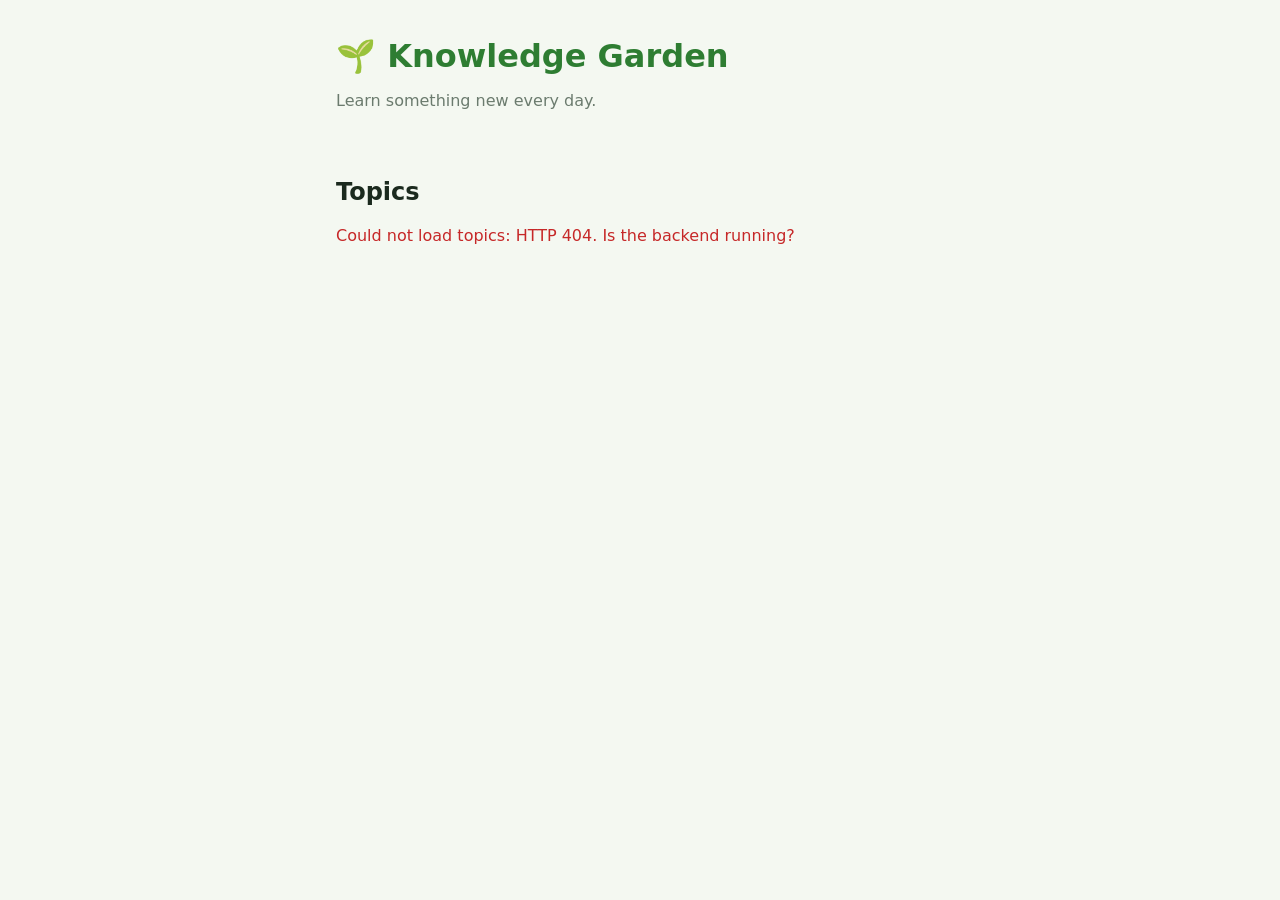
==== frontend/index.html @ 7d6c6eeb "Initial commit" ====
<!doctype html>
<html lang="en">
  <head>
    <meta charset="utf-8" />
    <meta name="viewport" content="width=device-width, initial-scale=1" />
    <title>Knowledge Garden</title>
    <link rel="icon" href="data:image/svg+xml,<svg xmlns=%22http://www.w3.org/2000/svg%22 viewBox=%220 0 100 100%22><text y=%22.9em%22 font-size=%2290%22>🌱</text></svg>" />
    <link rel="stylesheet" href="style.css" />
  </head>
  <body>
    <header>
      <h1>🌱 Knowledge Garden</h1>
      <p class="subtitle">Learn something new every day.</p>
    </header>

    <main>
      <h2>Topics</h2>
      <!-- app.js fills this list with data from the API -->
      <ul id="topics" class="topics">
        <li class="muted">Loading…</li>
      </ul>
    </main>

    <script src="app.js"></script>
  </body>
</html>
---- frontend/style.css ----
:root {
  --bg: #f4f8f1;
  --card: #ffffff;
  --text: #1b2a1e;
  --muted: #6b7b6e;
  --border: #dce6d8;
  --primary: #2e7d32;
}

* {
  box-sizing: border-box;
}

body {
  margin: 0;
  font-family: system-ui, -apple-system, "Segoe UI", Roboto, sans-serif;
  background: var(--bg);
  color: var(--text);
}

header,
main {
  max-width: 640px;
  margin: 0 auto;
  padding: 16px;
}

h1 {
  color: var(--primary);
  margin-bottom: 4px;
}

.subtitle,
.muted {
  color: var(--muted);
}

.topics {
  list-style: none;
  padding: 0;
  display: grid;
  gap: 12px;
}

.topic {
  display: flex;
  align-items: center;
  gap: 12px;
  background: var(--card);
  border: 1px solid var(--border);
  border-radius: 12px;
  padding: 16px;
}

.topic .emoji {
  font-size: 32px;
}

.topic h3 {
  margin: 0;
}

.topic p {
  margin: 4px 0 0;
  color: var(--muted);
}

.error {
  color: #c62828;
}
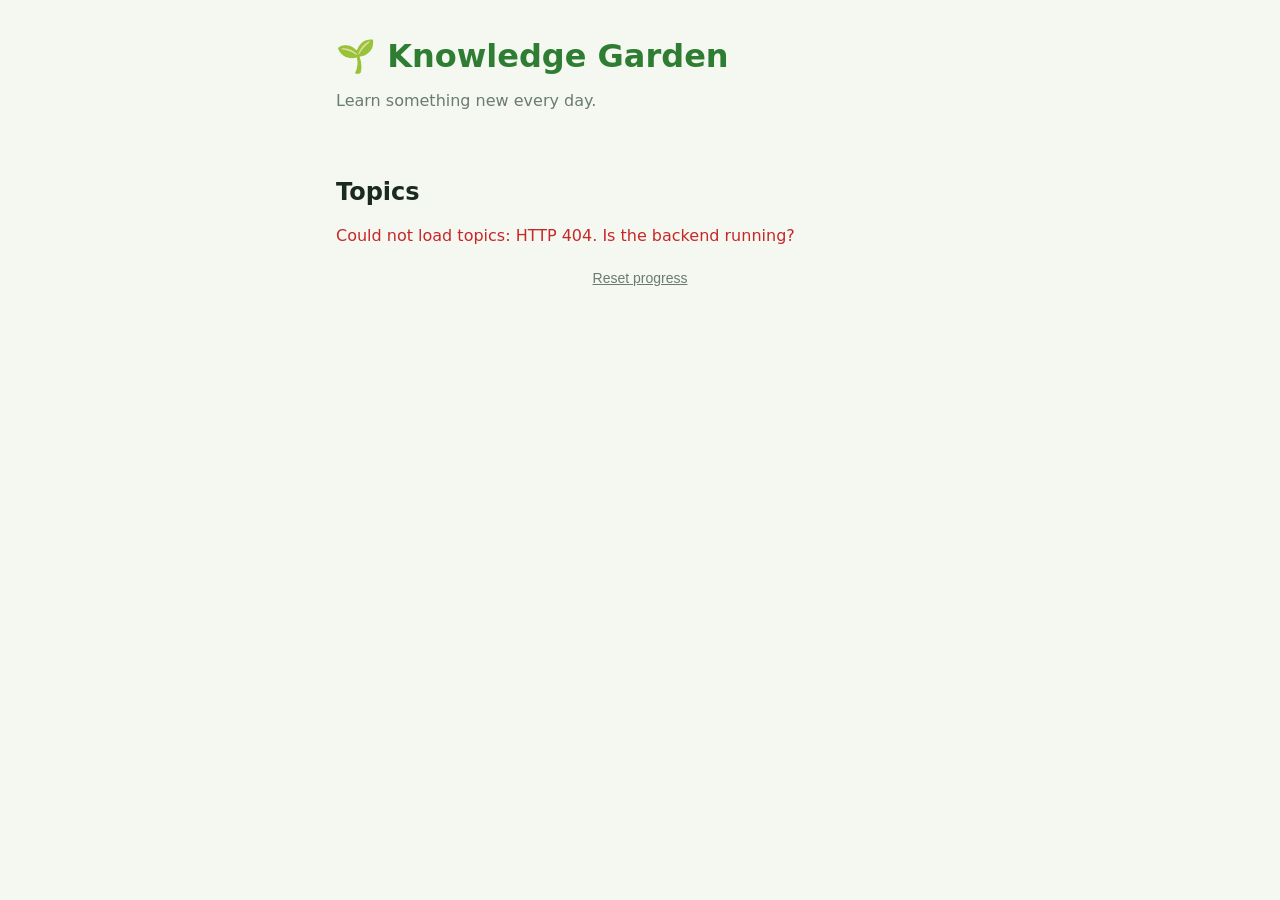
==== commit 14165e38: "save progress when a quiz is passed" ====
--- a/frontend/index.html
+++ b/frontend/index.html
@@ -14,11 +14,16 @@
     </header>
 
     <main>
+      <!-- app.js fills this with "You finished X of Y lessons" -->
+      <p id="progress-summary" class="card progress-summary" hidden></p>
+
       <h2>Topics</h2>
       <!-- app.js fills this list with data from the API -->
       <ul id="topics" class="topics">
         <li class="muted">Loading…</li>
       </ul>
+
+      <button id="reset-progress" class="link-button">Reset progress</button>
     </main>
 
     <script src="app.js"></script>
--- a/frontend/style.css
+++ b/frontend/style.css
@@ -35,21 +35,45 @@
   color: var(--muted);
 }
 
-.topics {
+.topics,
+.lessons {
   list-style: none;
   padding: 0;
   display: grid;
   gap: 12px;
 }
 
+.card {
+  background: var(--card);
+  border: 1px solid var(--border);
+  border-radius: 12px;
+  padding: 16px;
+}
+
 .topic {
   display: flex;
   align-items: center;
   gap: 12px;
-  background: var(--card);
-  border: 1px solid var(--border);
-  border-radius: 12px;
-  padding: 16px;
+  color: inherit;
+  text-decoration: none;
+}
+
+.topic:hover {
+  border-color: var(--primary);
+}
+
+.lesson h3 {
+  margin: 0;
+}
+
+.lesson p {
+  margin: 4px 0 0;
+  color: var(--muted);
+}
+
+.back {
+  color: var(--primary);
+  text-decoration: none;
 }
 
 .topic .emoji {
@@ -68,3 +92,139 @@
 .error {
   color: #c62828;
 }
+
+.lesson {
+  display: block;
+  color: inherit;
+  text-decoration: none;
+}
+
+.lesson:hover {
+  border-color: var(--primary);
+}
+
+.lesson-body p {
+  font-size: 17px;
+  line-height: 1.6;
+}
+
+.lesson-image {
+  float: right;
+  max-width: 40%;
+  margin: 0 0 12px 16px;
+  border-radius: 8px;
+}
+
+.lesson-body::after {
+  content: "";
+  display: block;
+  clear: both;
+}
+
+.source {
+  color: var(--muted);
+  font-size: 14px;
+}
+
+.source a {
+  color: var(--primary);
+}
+
+.quiz-section {
+  margin-top: 32px;
+}
+
+.button {
+  background: var(--primary);
+  color: #ffffff;
+  border: none;
+  border-radius: 10px;
+  padding: 12px 20px;
+  font-size: 16px;
+  font-weight: 600;
+  cursor: pointer;
+}
+
+.button:hover {
+  opacity: 0.9;
+}
+
+#quiz-form {
+  display: grid;
+  gap: 12px;
+}
+
+.question {
+  margin: 0;
+}
+
+.question legend {
+  font-weight: 600;
+  padding: 0 4px;
+}
+
+.option {
+  display: block;
+  padding: 8px 10px;
+  margin: 6px 0;
+  border: 1px solid var(--border);
+  border-radius: 8px;
+  cursor: pointer;
+}
+
+.option.right {
+  border-color: var(--primary);
+  background: #c8e6c9;
+}
+
+.option.wrong {
+  border-color: #c62828;
+  background: #ffcdd2;
+}
+
+.explanation {
+  margin: 8px 0 0;
+  color: var(--muted);
+}
+
+.quiz-result {
+  margin-top: 12px;
+}
+
+.quiz-result h3 {
+  margin-top: 0;
+}
+
+.quiz-result.passed {
+  border-color: var(--primary);
+}
+
+.progress-summary {
+  margin: 0 0 8px;
+  font-weight: 600;
+}
+
+.topic .count {
+  margin-left: auto;
+  font-weight: 700;
+  color: var(--muted);
+}
+
+.topic .count.done {
+  color: var(--primary);
+}
+
+.lesson.completed {
+  border-left: 4px solid var(--primary);
+}
+
+.link-button {
+  display: block;
+  margin: 24px auto 0;
+  background: none;
+  border: none;
+  color: var(--muted);
+  text-decoration: underline;
+  cursor: pointer;
+  font-size: 14px;
+}
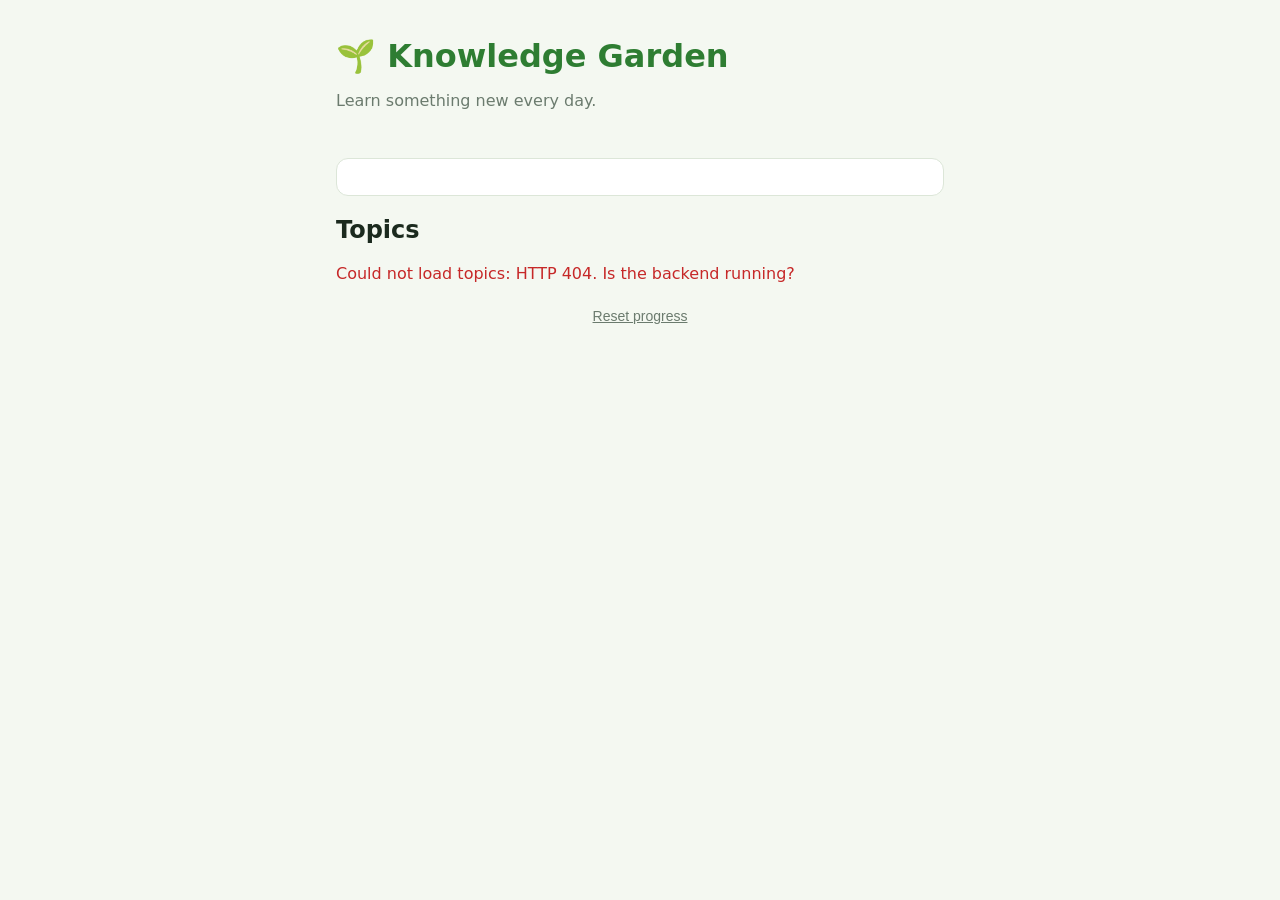
==== commit 814d56d6: "i put streaks" ====
--- a/frontend/index.html
+++ b/frontend/index.html
@@ -14,6 +14,15 @@
     </header>
 
     <main>
+      <!-- app.js fills this with the daily streak -->
+      <section id="streak" class="card streak" hidden>
+        <div id="streak-number" class="streak-number"></div>
+        <div>
+          <p id="streak-label" class="streak-label"></p>
+          <p id="streak-today" class="streak-today"></p>
+        </div>
+      </section>
+
       <!-- app.js fills this with "You finished X of Y lessons" -->
       <p id="progress-summary" class="card progress-summary" hidden></p>
 
--- a/frontend/style.css
+++ b/frontend/style.css
@@ -228,3 +228,31 @@
   cursor: pointer;
   font-size: 14px;
 }
+
+.streak {
+  display: flex;
+  align-items: center;
+  gap: 16px;
+  margin-bottom: 12px;
+}
+
+.streak-number {
+  font-size: 40px;
+  font-weight: 800;
+  color: #ef6c00;
+  white-space: nowrap;
+}
+
+.streak-label {
+  margin: 0;
+  font-weight: 600;
+}
+
+.streak-today {
+  margin: 4px 0 0;
+  color: var(--muted);
+}
+
+.streak-today.done {
+  color: var(--primary);
+}
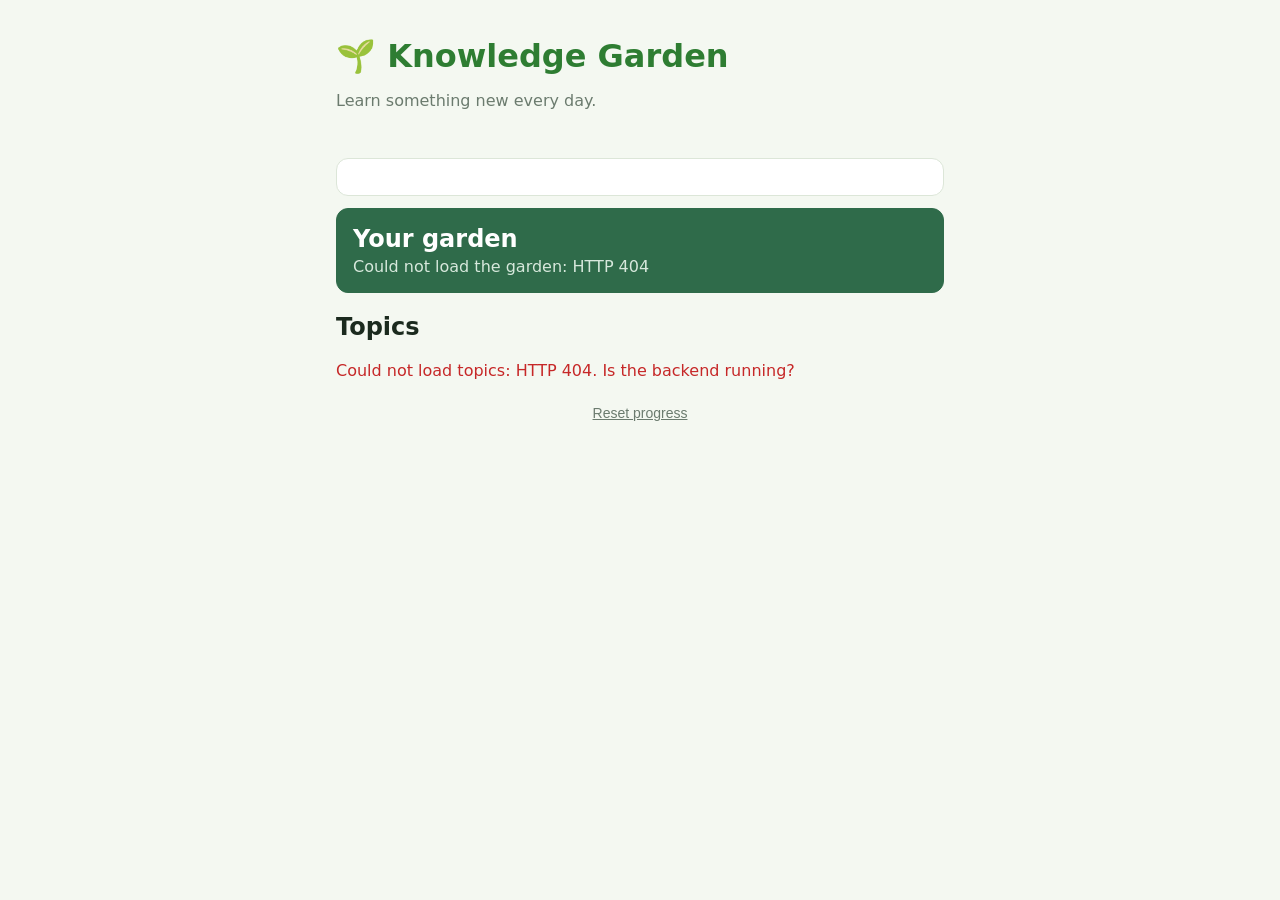
==== commit 2a7fac2c: "add knowledge garden with clickable trees" ====
--- a/frontend/index.html
+++ b/frontend/index.html
@@ -23,6 +23,14 @@
         </div>
       </section>
 
+      <!-- garden.js draws the garden here -->
+      <section class="card garden-card">
+        <h2>Your garden</h2>
+        <p id="garden-status" class="muted">Loading…</p>
+        <div id="garden" class="garden"></div>
+        <div id="tree-info" class="tree-info" hidden></div>
+      </section>
+
       <!-- app.js fills this with "You finished X of Y lessons" -->
       <p id="progress-summary" class="card progress-summary" hidden></p>
 
@@ -36,5 +44,6 @@
     </main>
 
     <script src="app.js"></script>
+    <script src="garden.js"></script>
   </body>
 </html>
--- a/frontend/style.css
+++ b/frontend/style.css
@@ -256,3 +256,66 @@
 .streak-today.done {
   color: var(--primary);
 }
+
+.garden-card {
+  margin-bottom: 12px;
+  background: #2f6b4a;
+  border-color: #2f6b4a;
+  color: #ffffff;
+}
+
+.garden-card h2 {
+  margin: 0 0 4px;
+}
+
+#garden-status {
+  color: #d7e8dc;
+  margin: 0;
+}
+
+.garden-svg {
+  display: block;
+  width: 100%;
+  height: auto;
+}
+
+.tree {
+  cursor: pointer;
+}
+
+.tree:focus {
+  outline: none; /* the glow below shows focus instead of a box */
+}
+
+.tree:hover,
+.tree:focus-visible {
+  filter: brightness(1.15);
+}
+
+.tree.selected {
+  filter: drop-shadow(0 0 6px #fff59d);
+}
+
+.tree-info {
+  background: #ffffff;
+  color: var(--text);
+  border-radius: 10px;
+  padding: 12px 16px;
+}
+
+.tree-info h3 {
+  margin: 0 0 6px;
+}
+
+.tree-info p {
+  margin: 4px 0;
+}
+
+.tree-info .muted {
+  color: var(--muted);
+}
+
+.tree-info a {
+  color: var(--primary);
+  font-weight: 600;
+}
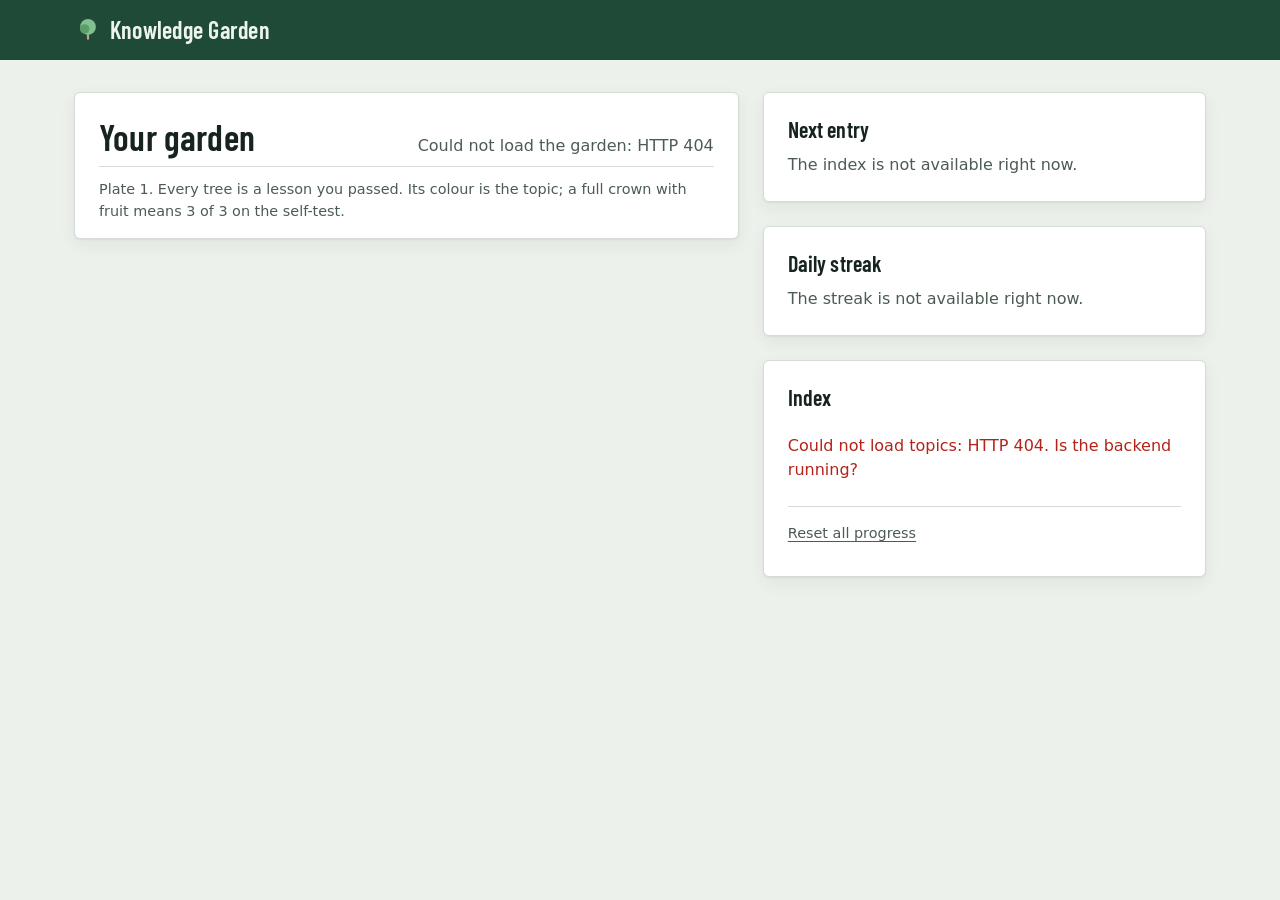
==== commit 19c9929d: "redesign" ====
--- a/frontend/index.html
+++ b/frontend/index.html
@@ -4,45 +4,67 @@
     <meta charset="utf-8" />
     <meta name="viewport" content="width=device-width, initial-scale=1" />
     <title>Knowledge Garden</title>
-    <link rel="icon" href="data:image/svg+xml,<svg xmlns=%22http://www.w3.org/2000/svg%22 viewBox=%220 0 100 100%22><text y=%22.9em%22 font-size=%2290%22>🌱</text></svg>" />
+    <link rel="icon" href="data:image/svg+xml,%3Csvg xmlns='http://www.w3.org/2000/svg' viewBox='0 0 32 32'%3E%3Crect width='32' height='32' rx='6' fill='%231f4a37'/%3E%3Crect x='15' y='17' width='2.5' height='9' rx='1' fill='%23c9a27a'/%3E%3Ccircle cx='16' cy='13' r='8' fill='%2382c08f'/%3E%3Ccircle cx='12.6' cy='15' r='4.8' fill='%235a9e6b'/%3E%3C/svg%3E" />
     <link rel="stylesheet" href="style.css" />
   </head>
   <body>
-    <header>
-      <h1>🌱 Knowledge Garden</h1>
-      <p class="subtitle">Learn something new every day.</p>
+    <header class="topbar">
+      <div class="topbar-inner">
+        <a class="wordmark" href="/">
+          <svg viewBox="0 0 32 32" aria-hidden="true">
+            <rect x="14.75" y="17" width="2.5" height="10" rx="1" fill="#c9a27a" />
+            <circle cx="16" cy="12.5" r="9" fill="#82c08f" />
+            <circle cx="12.2" cy="14.8" r="5.4" fill="#5a9e6b" />
+          </svg>
+          Knowledge Garden
+        </a>
+        <!-- common.js fills these two with the streak and the number of learned entries -->
+        <div class="topbar-stats">
+          <span id="topbar-streak" class="topbar-stat"></span>
+          <span id="topbar-entries" class="topbar-stat"></span>
+        </div>
+      </div>
     </header>
 
-    <main>
-      <!-- app.js fills this with the daily streak -->
-      <section id="streak" class="card streak" hidden>
-        <div id="streak-number" class="streak-number"></div>
-        <div>
-          <p id="streak-label" class="streak-label"></p>
-          <p id="streak-today" class="streak-today"></p>
+    <main class="page home">
+      <!-- The garden plate: one tree per learned entry (garden.js) -->
+      <section class="plate garden-plate" aria-labelledby="garden-title">
+        <div class="plate-heading">
+          <h1 id="garden-title">Your garden</h1>
+          <p id="garden-status">Loading…</p>
         </div>
+        <div id="garden" class="garden"></div>
+        <p class="plate-caption">Plate 1. Every tree is a lesson you passed. Its colour is the topic; a full crown with fruit means 3 of 3 on the self-test.</p>
+        <article id="tree-info" class="entry" hidden aria-live="polite"></article>
       </section>
 
-      <!-- garden.js draws the garden here -->
-      <section class="card garden-card">
-        <h2>Your garden</h2>
-        <p id="garden-status" class="muted">Loading…</p>
-        <div id="garden" class="garden"></div>
-        <div id="tree-info" class="tree-info" hidden></div>
-      </section>
+      <div class="side">
+        <!-- The next lesson to learn (app.js) -->
+        <section class="plate panel" aria-labelledby="next-heading">
+          <h2 id="next-heading">Next entry</h2>
+          <div id="next-entry"><p class="muted">Loading…</p></div>
+        </section>
 
-      <!-- app.js fills this with "You finished X of Y lessons" -->
-      <p id="progress-summary" class="card progress-summary" hidden></p>
+        <!-- Daily streak (app.js) -->
+        <section class="plate panel" aria-labelledby="streak-heading">
+          <h2 id="streak-heading">Daily streak</h2>
+          <div id="streak"><p class="muted">Loading…</p></div>
+        </section>
 
-      <h2>Topics</h2>
-      <!-- app.js fills this list with data from the API -->
-      <ul id="topics" class="topics">
-        <li class="muted">Loading…</li>
-      </ul>
-
-      <button id="reset-progress" class="link-button">Reset progress</button>
+        <!-- Index of topics (app.js) -->
+        <section class="plate panel" aria-labelledby="index-heading">
+          <h2 id="index-heading">Index</h2>
+          <ol id="topics" class="index-list">
+            <li class="list-message">Loading…</li>
+          </ol>
+          <div class="reset-row">
+            <button id="reset-progress" class="text-button" type="button">Reset all progress</button>
+          </div>
+        </section>
+      </div>
     </main>
 
+    <script src="common.js"></script>
     <script src="app.js"></script>
     <script src="garden.js"></script>
   </body>
--- a/frontend/style.css
+++ b/frontend/style.css
@@ -1,276 +1,389 @@
+/* Knowledge Garden: a personal field guide to what you have learned.
+   Every lesson is a numbered entry, every tree a specimen on the garden plate. */
+
+/* ---------- Fonts (self-hosted, see fonts/README.md) ---------- */
+
+@font-face {
+  font-family: "Barlow Condensed";
+  src: url("fonts/barlow-condensed-latin-500-normal.woff2") format("woff2");
+  font-weight: 500;
+  font-display: swap;
+}
+
+@font-face {
+  font-family: "Barlow Condensed";
+  src: url("fonts/barlow-condensed-latin-600-normal.woff2") format("woff2");
+  font-weight: 600;
+  font-display: swap;
+}
+
+@font-face {
+  font-family: "Source Serif 4";
+  src: url("fonts/source-serif-4-latin-400-normal.woff2") format("woff2");
+  font-weight: 400;
+  font-display: swap;
+}
+
+@font-face {
+  font-family: "Source Serif 4";
+  src: url("fonts/source-serif-4-latin-400-italic.woff2") format("woff2");
+  font-weight: 400;
+  font-style: italic;
+  font-display: swap;
+}
+
+@font-face {
+  font-family: "Source Serif 4";
+  src: url("fonts/source-serif-4-latin-600-normal.woff2") format("woff2");
+  font-weight: 600;
+  font-display: swap;
+}
+
+/* ---------- Design tokens ---------- */
+
 :root {
-  --bg: #f4f8f1;
-  --card: #ffffff;
-  --text: #1b2a1e;
-  --muted: #6b7b6e;
-  --border: #dce6d8;
-  --primary: #2e7d32;
-}
+  /* Field-guide cover and pages */
+  --cover: #1f4a37;
+  --cover-deep: #173a2b;
+  --cover-ink: #eef5ef;
+  --cover-ink-2: #b9d1c1;
+  --ground: #edf1ec;
+  --page: #ffffff;
+  --ink: #17241d;
+  --ink-2: #4c5c52;
+  --rule: #d4dcd5;
+  --rule-strong: #b3c0b6;
+
+  /* Actions and states */
+  --action: #1f6b48;
+  --action-hover: #17573a;
+  --streak: #a8540e;
+  --success: #2a7449;
+  --success-bg: #e2f0e6;
+  --error: #b42318;
+  --error-bg: #fbe8e6;
+  --selection: #cfe6d6;
+
+  /* Type */
+  --font-display: "Barlow Condensed", "Arial Narrow", sans-serif;
+  --font-ui: system-ui, -apple-system, "Segoe UI", Roboto, "Helvetica Neue", Arial, sans-serif;
+  --font-read: "Source Serif 4", Georgia, "Times New Roman", serif;
+
+  /* Space (4px base) */
+  --s1: 4px;
+  --s2: 8px;
+  --s3: 12px;
+  --s4: 16px;
+  --s5: 24px;
+  --s6: 32px;
+  --s7: 48px;
+  --s8: 64px;
+
+  --radius: 6px;
+  --shadow: 0 1px 2px rgba(23, 36, 29, 0.06), 0 6px 18px rgba(23, 36, 29, 0.06);
+  --page-width: 1180px;
+}
+
+/* ---------- Base ---------- */
 
 * {
   box-sizing: border-box;
 }
 
+html {
+  scrollbar-color: var(--rule-strong) var(--ground);
+}
+
 body {
   margin: 0;
-  font-family: system-ui, -apple-system, "Segoe UI", Roboto, sans-serif;
-  background: var(--bg);
-  color: var(--text);
-}
-
-header,
-main {
-  max-width: 640px;
+  font-family: var(--font-ui);
+  font-size: 16px;
+  line-height: 1.5;
+  color: var(--ink);
+  background: var(--ground);
+  caret-color: var(--action);
+  -webkit-font-smoothing: antialiased;
+}
+
+::selection {
+  background: var(--selection);
+  color: var(--ink);
+}
+
+a {
+  color: var(--action);
+  text-underline-offset: 3px;
+  text-decoration-thickness: 1px;
+}
+
+a:hover {
+  color: var(--action-hover);
+}
+
+:focus-visible {
+  outline: 2px solid var(--action);
+  outline-offset: 2px;
+}
+
+h1,
+h2,
+h3 {
+  font-family: var(--font-display);
+  font-weight: 600;
+  line-height: 1.1;
+  letter-spacing: 0.005em;
+  text-wrap: balance;
+  margin: 0;
+}
+
+h1 {
+  font-size: 2.5rem;
+}
+
+h2 {
+  font-size: 1.375rem;
+}
+
+h3 {
+  font-size: 1.2rem;
+}
+
+p {
+  margin: 0;
+}
+
+/* The hidden attribute must win over any display rule (grid, flex) below */
+[hidden] {
+  display: none !important;
+}
+
+.icon {
+  width: 1.15em;
+  height: 1.15em;
+  flex: none;
+  vertical-align: -0.2em;
+}
+
+.muted {
+  color: var(--ink-2);
+}
+
+.visually-hidden {
+  position: absolute;
+  width: 1px;
+  height: 1px;
+  overflow: hidden;
+  clip: rect(0 0 0 0);
+  white-space: nowrap;
+}
+
+/* ---------- Top bar (the field guide's cover) ---------- */
+
+.topbar {
+  background: var(--cover);
+  color: var(--cover-ink);
+}
+
+.topbar-inner {
+  max-width: var(--page-width);
   margin: 0 auto;
-  padding: 16px;
-}
-
-h1 {
-  color: var(--primary);
-  margin-bottom: 4px;
-}
-
-.subtitle,
-.muted {
-  color: var(--muted);
-}
-
-.topics,
-.lessons {
-  list-style: none;
-  padding: 0;
+  padding: var(--s3) var(--s5);
+  display: flex;
+  align-items: center;
+  gap: var(--s5);
+}
+
+.wordmark {
+  display: flex;
+  align-items: center;
+  gap: var(--s2);
+  color: var(--cover-ink);
+  text-decoration: none;
+  font-family: var(--font-display);
+  font-weight: 600;
+  font-size: 1.5rem;
+  letter-spacing: 0.01em;
+}
+
+.wordmark:hover {
+  color: #ffffff;
+}
+
+.wordmark svg {
+  width: 28px;
+  height: 28px;
+}
+
+.topbar-stats {
+  margin-left: auto;
+  display: flex;
+  gap: var(--s5);
+  font-size: 0.95rem;
+}
+
+.topbar-stat {
+  display: flex;
+  align-items: center;
+  gap: var(--s2);
+  color: var(--cover-ink-2);
+}
+
+.topbar-stat strong {
+  color: var(--cover-ink);
+  font-family: var(--font-display);
+  font-size: 1.25rem;
+  font-weight: 600;
+  font-variant-numeric: tabular-nums;
+}
+
+.topbar-stat .icon {
+  width: 22px;
+  height: 22px;
+}
+
+.topbar-stat.lit .icon {
+  color: #f2a65a;
+}
+
+/* ---------- Page layouts ---------- */
+
+.page {
+  max-width: var(--page-width);
+  margin: 0 auto;
+  padding: var(--s6) var(--s5) var(--s8);
+}
+
+.home {
   display: grid;
-  gap: 12px;
-}
-
-.card {
-  background: var(--card);
-  border: 1px solid var(--border);
-  border-radius: 12px;
-  padding: 16px;
-}
-
-.topic {
-  display: flex;
-  align-items: center;
-  gap: 12px;
-  color: inherit;
+  grid-template-columns: minmax(0, 3fr) minmax(300px, 2fr);
+  gap: var(--s5);
+  align-items: start;
+}
+
+.narrow {
+  max-width: 820px;
+}
+
+/* A plate is a white page of the field guide */
+.plate {
+  background: var(--page);
+  border: 1px solid var(--rule);
+  border-radius: var(--radius);
+  box-shadow: var(--shadow);
+}
+
+.side {
+  display: grid;
+  gap: var(--s5);
+}
+
+.panel {
+  padding: var(--s5);
+}
+
+.panel h2 {
+  margin-bottom: var(--s3);
+}
+
+/* ---------- Buttons ---------- */
+
+.button {
+  display: inline-flex;
+  align-items: center;
+  justify-content: center;
+  gap: var(--s2);
+  min-height: 44px;
+  padding: 0 var(--s5);
+  border: 1px solid var(--action);
+  border-radius: var(--radius);
+  background: var(--action);
+  color: #ffffff;
+  font: 600 1rem/1 var(--font-ui);
   text-decoration: none;
-}
-
-.topic:hover {
-  border-color: var(--primary);
-}
-
-.lesson h3 {
-  margin: 0;
-}
-
-.lesson p {
-  margin: 4px 0 0;
-  color: var(--muted);
-}
-
-.back {
-  color: var(--primary);
-  text-decoration: none;
-}
-
-.topic .emoji {
-  font-size: 32px;
-}
-
-.topic h3 {
-  margin: 0;
-}
-
-.topic p {
-  margin: 4px 0 0;
-  color: var(--muted);
-}
-
-.error {
-  color: #c62828;
-}
-
-.lesson {
-  display: block;
-  color: inherit;
-  text-decoration: none;
-}
-
-.lesson:hover {
-  border-color: var(--primary);
-}
-
-.lesson-body p {
-  font-size: 17px;
-  line-height: 1.6;
-}
-
-.lesson-image {
-  float: right;
-  max-width: 40%;
-  margin: 0 0 12px 16px;
-  border-radius: 8px;
-}
-
-.lesson-body::after {
-  content: "";
-  display: block;
-  clear: both;
-}
-
-.source {
-  color: var(--muted);
-  font-size: 14px;
-}
-
-.source a {
-  color: var(--primary);
-}
-
-.quiz-section {
-  margin-top: 32px;
-}
-
-.button {
-  background: var(--primary);
+  cursor: pointer;
+  transition: background-color 120ms ease-out, transform 120ms ease-out;
+}
+
+.button:hover {
+  background: var(--action-hover);
   color: #ffffff;
-  border: none;
-  border-radius: 10px;
-  padding: 12px 20px;
-  font-size: 16px;
-  font-weight: 600;
-  cursor: pointer;
-}
-
-.button:hover {
-  opacity: 0.9;
-}
-
-#quiz-form {
-  display: grid;
-  gap: 12px;
-}
-
-.question {
-  margin: 0;
-}
-
-.question legend {
-  font-weight: 600;
-  padding: 0 4px;
-}
-
-.option {
-  display: block;
-  padding: 8px 10px;
-  margin: 6px 0;
-  border: 1px solid var(--border);
-  border-radius: 8px;
-  cursor: pointer;
-}
-
-.option.right {
-  border-color: var(--primary);
-  background: #c8e6c9;
-}
-
-.option.wrong {
-  border-color: #c62828;
-  background: #ffcdd2;
-}
-
-.explanation {
-  margin: 8px 0 0;
-  color: var(--muted);
-}
-
-.quiz-result {
-  margin-top: 12px;
-}
-
-.quiz-result h3 {
-  margin-top: 0;
-}
-
-.quiz-result.passed {
-  border-color: var(--primary);
-}
-
-.progress-summary {
-  margin: 0 0 8px;
-  font-weight: 600;
-}
-
-.topic .count {
-  margin-left: auto;
-  font-weight: 700;
-  color: var(--muted);
-}
-
-.topic .count.done {
-  color: var(--primary);
-}
-
-.lesson.completed {
-  border-left: 4px solid var(--primary);
-}
-
-.link-button {
-  display: block;
-  margin: 24px auto 0;
+}
+
+.button:active {
+  transform: translateY(1px);
+}
+
+.button[disabled] {
+  opacity: 0.5;
+  cursor: not-allowed;
+}
+
+.button.secondary {
+  background: var(--page);
+  color: var(--action);
+}
+
+.button.secondary:hover {
+  background: var(--success-bg);
+}
+
+.text-button {
   background: none;
   border: none;
-  color: var(--muted);
+  padding: var(--s2) 0;
+  color: var(--ink-2);
+  font: inherit;
+  font-size: 0.9rem;
   text-decoration: underline;
+  text-underline-offset: 3px;
   cursor: pointer;
-  font-size: 14px;
-}
-
-.streak {
-  display: flex;
-  align-items: center;
-  gap: 16px;
-  margin-bottom: 12px;
-}
-
-.streak-number {
-  font-size: 40px;
-  font-weight: 800;
-  color: #ef6c00;
-  white-space: nowrap;
-}
-
-.streak-label {
-  margin: 0;
-  font-weight: 600;
-}
-
-.streak-today {
-  margin: 4px 0 0;
-  color: var(--muted);
-}
-
-.streak-today.done {
-  color: var(--primary);
-}
-
-.garden-card {
-  margin-bottom: 12px;
-  background: #2f6b4a;
-  border-color: #2f6b4a;
-  color: #ffffff;
-}
-
-.garden-card h2 {
-  margin: 0 0 4px;
+}
+
+.text-button:hover {
+  color: var(--error);
+}
+
+.back-link {
+  display: inline-flex;
+  align-items: center;
+  gap: var(--s1);
+  font-size: 0.95rem;
+  text-decoration: none;
+  margin-bottom: var(--s4);
+}
+
+.back-link:hover {
+  text-decoration: underline;
+}
+
+/* ---------- Garden plate (home) ---------- */
+
+.garden-plate {
+  padding: var(--s5) var(--s5) var(--s4);
+}
+
+.plate-heading {
+  display: flex;
+  align-items: baseline;
+  justify-content: space-between;
+  gap: var(--s4);
+  flex-wrap: wrap;
+}
+
+.plate-heading h1 {
+  font-size: 2.25rem;
 }
 
 #garden-status {
-  color: #d7e8dc;
-  margin: 0;
+  color: var(--ink-2);
+}
+
+#garden-status.thirsty {
+  color: var(--streak);
+}
+
+.garden {
+  margin: var(--s2) calc(var(--s2) * -1) 0;
 }
 
 .garden-svg {
@@ -279,43 +392,635 @@
   height: auto;
 }
 
+/* The ruled caption under a plate, like a field guide figure line */
+.plate-caption {
+  border-top: 1px solid var(--rule);
+  padding-top: var(--s3);
+  font-size: 0.9rem;
+  color: var(--ink-2);
+}
+
 .tree {
   cursor: pointer;
+  transition: transform 160ms ease-out;
+  transform-box: fill-box;
+  transform-origin: 50% 100%;
+}
+
+.tree:hover {
+  transform: scale(1.06);
 }
 
 .tree:focus {
-  outline: none; /* the glow below shows focus instead of a box */
-}
-
-.tree:hover,
-.tree:focus-visible {
-  filter: brightness(1.15);
-}
-
-.tree.selected {
-  filter: drop-shadow(0 0 6px #fff59d);
-}
-
-.tree-info {
-  background: #ffffff;
-  color: var(--text);
-  border-radius: 10px;
-  padding: 12px 16px;
-}
-
-.tree-info h3 {
-  margin: 0 0 6px;
-}
-
-.tree-info p {
-  margin: 4px 0;
-}
-
-.tree-info .muted {
-  color: var(--muted);
-}
-
-.tree-info a {
-  color: var(--primary);
-  font-weight: 600;
-}
+  outline: none;
+}
+
+.tree:focus-visible .tree-crown,
+.tree.selected .tree-crown {
+  stroke: var(--ink);
+  stroke-width: 2;
+}
+
+/* A specimen entry, opened from the garden */
+.entry {
+  margin-top: var(--s4);
+  padding: var(--s4) var(--s5);
+  border: 1px solid var(--rule);
+  border-radius: var(--radius);
+  background: #fbfcfa;
+  display: grid;
+  grid-template-columns: auto 1fr;
+  gap: var(--s1) var(--s4);
+}
+
+.entry-number {
+  grid-row: span 3;
+  font-family: var(--font-display);
+  font-weight: 600;
+  font-size: 2rem;
+  line-height: 1;
+  color: var(--ink-2);
+  font-variant-numeric: tabular-nums;
+}
+
+.entry h3 {
+  font-size: 1.4rem;
+}
+
+.entry dl {
+  display: flex;
+  flex-wrap: wrap;
+  gap: var(--s1) var(--s5);
+  margin: var(--s1) 0;
+  font-size: 0.95rem;
+}
+
+.entry dt {
+  color: var(--ink-2);
+}
+
+.entry dd {
+  margin: 0;
+  font-weight: 600;
+}
+
+.entry .entry-field {
+  display: flex;
+  gap: var(--s2);
+}
+
+/* ---------- Next entry, streak and index (home side) ---------- */
+
+.next-number {
+  color: var(--ink-2);
+  font-variant-numeric: tabular-nums;
+  margin-right: 0.1em;
+}
+
+.next-title {
+  font-family: var(--font-display);
+  font-size: 1.75rem;
+  font-weight: 600;
+  line-height: 1.1;
+  margin: 0 0 var(--s2);
+}
+
+.next-meta {
+  color: var(--ink-2);
+  margin-bottom: var(--s4);
+}
+
+.streak-line {
+  display: flex;
+  align-items: center;
+  gap: var(--s3);
+}
+
+.streak-line .icon {
+  width: 32px;
+  height: 32px;
+  color: var(--streak);
+}
+
+.streak-line.cold .icon {
+  color: var(--rule-strong);
+}
+
+.streak-count {
+  font-family: var(--font-display);
+  font-size: 1.5rem;
+  font-weight: 600;
+  line-height: 1.1;
+}
+
+.streak-today {
+  font-size: 0.95rem;
+  color: var(--ink-2);
+}
+
+.streak-today.done {
+  color: var(--success);
+}
+
+/* The index: a ruled list of topics, like the back of a field guide */
+.index-list {
+  list-style: none;
+  margin: 0;
+  padding: 0;
+}
+
+.index-list li + li {
+  border-top: 1px solid var(--rule);
+}
+
+.index-row {
+  display: grid;
+  grid-template-columns: 2.25rem auto 1fr auto;
+  align-items: center;
+  gap: var(--s3);
+  padding: var(--s3) var(--s2);
+  margin: 0 calc(var(--s2) * -1);
+  color: var(--ink);
+  text-decoration: none;
+  border-radius: var(--radius);
+  transition: background-color 120ms ease-out;
+}
+
+.index-row:hover {
+  background: var(--ground);
+  color: var(--ink);
+}
+
+.section-number {
+  font-family: var(--font-display);
+  font-weight: 600;
+  font-size: 1.1rem;
+  color: var(--ink-2);
+  font-variant-numeric: tabular-nums;
+}
+
+.swatch {
+  width: 22px;
+  height: 22px;
+  flex: none;
+}
+
+.index-name {
+  font-weight: 600;
+  display: block;
+}
+
+.index-description {
+  display: block;
+  font-size: 0.875rem;
+  color: var(--ink-2);
+}
+
+.index-count {
+  font-family: var(--font-display);
+  font-size: 1.1rem;
+  font-weight: 600;
+  color: var(--ink-2);
+  font-variant-numeric: tabular-nums;
+  text-align: right;
+}
+
+.index-count.complete {
+  color: var(--success);
+}
+
+.meter {
+  grid-column: 3 / 5;
+  height: 3px;
+  background: var(--rule);
+  border-radius: 2px;
+  overflow: hidden;
+}
+
+.meter span {
+  display: block;
+  height: 100%;
+  background: var(--action);
+}
+
+.list-message {
+  padding: var(--s3) 0;
+  color: var(--ink-2);
+}
+
+.list-message.error {
+  color: var(--error);
+}
+
+.reset-row {
+  margin-top: var(--s3);
+  border-top: 1px solid var(--rule);
+  padding-top: var(--s2);
+}
+
+/* ---------- Topic page ---------- */
+
+.topic-header {
+  display: grid;
+  grid-template-columns: auto 1fr;
+  gap: var(--s4);
+  align-items: center;
+  margin-bottom: var(--s5);
+}
+
+.topic-header .swatch {
+  width: 56px;
+  height: 56px;
+}
+
+.topic-header p {
+  color: var(--ink-2);
+  margin-top: var(--s1);
+}
+
+#topic-meta {
+  font-family: var(--font-display);
+  font-weight: 500;
+  font-size: 1.05rem;
+  letter-spacing: 0.01em;
+}
+
+.entries {
+  list-style: none;
+  margin: 0;
+  padding: 0;
+}
+
+.entries li + li {
+  border-top: 1px solid var(--rule);
+}
+
+.entry-row {
+  display: grid;
+  grid-template-columns: 3.5rem 1fr auto auto;
+  align-items: center;
+  gap: var(--s4);
+  padding: var(--s4) var(--s5);
+  color: var(--ink);
+  text-decoration: none;
+  transition: background-color 120ms ease-out;
+}
+
+.entry-row:hover {
+  background: #f6f8f5;
+  color: var(--ink);
+}
+
+.entry-row .entry-row-number {
+  font-family: var(--font-display);
+  font-weight: 600;
+  font-size: 1.5rem;
+  color: var(--ink-2);
+  font-variant-numeric: tabular-nums;
+}
+
+.entry-row-title {
+  font-family: var(--font-display);
+  font-weight: 600;
+  font-size: 1.35rem;
+  line-height: 1.15;
+}
+
+.entry-row-minutes {
+  display: block;
+  font-size: 0.875rem;
+  color: var(--ink-2);
+  margin-top: 2px;
+}
+
+.status {
+  display: inline-flex;
+  align-items: center;
+  gap: var(--s1);
+  font-size: 0.875rem;
+  font-weight: 600;
+  white-space: nowrap;
+  color: var(--ink-2);
+}
+
+.status.learned {
+  color: var(--success);
+}
+
+.entry-row .arrow {
+  color: var(--ink-2);
+}
+
+/* ---------- Lesson page (reading) ---------- */
+
+.lesson-head {
+  margin-bottom: var(--s5);
+}
+
+.lesson-number {
+  color: var(--ink-2);
+  font-variant-numeric: tabular-nums;
+  margin-right: 0.1em;
+}
+
+.lesson-head h1 {
+  font-size: 2.75rem;
+  margin: 0 0 var(--s2);
+}
+
+.lesson-meta {
+  display: flex;
+  flex-wrap: wrap;
+  gap: var(--s2) var(--s4);
+  color: var(--ink-2);
+  font-size: 0.95rem;
+}
+
+.lesson-meta .status {
+  font-size: 0.95rem;
+}
+
+.lesson-body {
+  display: grid;
+  grid-template-columns: minmax(0, 1fr) minmax(220px, 300px);
+  gap: var(--s6);
+  padding: var(--s6);
+}
+
+.reading {
+  max-width: 65ch;
+  font-family: var(--font-read);
+  font-size: 1.1875rem;
+  line-height: 1.65;
+}
+
+.reading p + p {
+  margin-top: 1em;
+}
+
+.figure {
+  margin: 0;
+  align-self: start;
+}
+
+.figure img {
+  display: block;
+  width: 100%;
+  height: auto;
+  border-radius: 4px;
+  border: 1px solid var(--rule);
+  background: var(--ground);
+}
+
+.figure figcaption {
+  margin-top: var(--s2);
+  font-size: 0.85rem;
+  color: var(--ink-2);
+}
+
+.source {
+  grid-column: 1 / -1;
+  border-top: 1px solid var(--rule);
+  padding-top: var(--s3);
+  font-size: 0.9rem;
+  color: var(--ink-2);
+}
+
+/* ---------- Self-test (quiz) ---------- */
+
+.quiz-section {
+  margin-top: var(--s7);
+}
+
+.quiz-intro {
+  display: flex;
+  align-items: center;
+  justify-content: space-between;
+  gap: var(--s4);
+  flex-wrap: wrap;
+  padding: var(--s5) var(--s6);
+}
+
+.quiz-intro p {
+  color: var(--ink-2);
+  margin-top: var(--s1);
+}
+
+#quiz-form {
+  display: grid;
+  gap: var(--s4);
+  margin-top: var(--s4);
+}
+
+.question {
+  margin: 0;
+  padding: var(--s5) var(--s6);
+  border: 1px solid var(--rule);
+  border-radius: var(--radius);
+  background: var(--page);
+}
+
+.question legend {
+  float: left;
+  width: 100%;
+  padding: 0;
+  margin-bottom: var(--s3);
+  font-family: var(--font-display);
+  font-size: 1.35rem;
+  font-weight: 600;
+  line-height: 1.2;
+}
+
+.question legend .q-number {
+  color: var(--ink-2);
+  margin-right: var(--s2);
+  font-variant-numeric: tabular-nums;
+}
+
+.option {
+  clear: both;
+  display: flex;
+  align-items: center;
+  gap: var(--s3);
+  padding: var(--s3) var(--s4);
+  margin-top: var(--s2);
+  border: 1px solid var(--rule);
+  border-radius: var(--radius);
+  cursor: pointer;
+  transition: border-color 120ms ease-out, background-color 120ms ease-out;
+}
+
+.option:hover {
+  border-color: var(--rule-strong);
+  background: #f8faf7;
+}
+
+.option input {
+  accent-color: var(--action);
+  width: 18px;
+  height: 18px;
+  margin: 0;
+}
+
+.option:has(input:checked) {
+  border-color: var(--action);
+  background: var(--success-bg);
+}
+
+.option:has(input:disabled) {
+  cursor: default;
+}
+
+.option.right,
+.option.right:has(input:checked) {
+  border-color: var(--success);
+  background: var(--success-bg);
+}
+
+.option.wrong,
+.option.wrong:has(input:checked) {
+  border-color: var(--error);
+  background: var(--error-bg);
+}
+
+.option .icon {
+  margin-left: auto;
+}
+
+.option.right .icon {
+  color: var(--success);
+}
+
+.option.wrong .icon {
+  color: var(--error);
+}
+
+.explanation {
+  clear: both;
+  margin-top: var(--s3);
+  font-size: 0.95rem;
+  color: var(--ink-2);
+}
+
+.explanation strong {
+  color: var(--ink);
+}
+
+.quiz-actions {
+  display: flex;
+  justify-content: flex-end;
+}
+
+.quiz-result {
+  margin-top: var(--s4);
+  padding: var(--s5) var(--s6);
+  display: grid;
+  grid-template-columns: auto 1fr auto;
+  align-items: center;
+  gap: var(--s2) var(--s5);
+}
+
+.quiz-result.passed {
+  border-color: var(--success);
+}
+
+.result-score {
+  font-family: var(--font-display);
+  font-weight: 600;
+  font-size: 2.5rem;
+  line-height: 1;
+  font-variant-numeric: tabular-nums;
+}
+
+.quiz-result.passed .result-score {
+  color: var(--success);
+}
+
+.result-message {
+  color: var(--ink);
+}
+
+.result-actions {
+  display: flex;
+  flex-wrap: wrap;
+  gap: var(--s2);
+}
+
+.result-message .muted {
+  display: block;
+  margin-top: 2px;
+}
+
+.message-error {
+  color: var(--error);
+}
+
+/* ---------- Responsive ---------- */
+
+@media (max-width: 960px) {
+  .home {
+    grid-template-columns: 1fr;
+  }
+
+  .lesson-body {
+    grid-template-columns: 1fr;
+    padding: var(--s5);
+  }
+
+  .figure {
+    max-width: 360px;
+  }
+}
+
+@media (max-width: 600px) {
+  .topbar-inner {
+    padding: var(--s3) var(--s4);
+    gap: var(--s3);
+  }
+
+  .topbar-stats {
+    gap: var(--s3);
+  }
+
+  .topbar-stat .label {
+    display: none;
+  }
+
+  .page {
+    padding: var(--s5) var(--s4) var(--s7);
+  }
+
+  h1,
+  .lesson-head h1 {
+    font-size: 2rem;
+  }
+
+  .entry-row {
+    grid-template-columns: 2.5rem 1fr auto;
+    padding: var(--s4);
+  }
+
+  .entry-row .arrow {
+    display: none;
+  }
+
+  .question,
+  .quiz-intro,
+  .quiz-result {
+    padding: var(--s4);
+  }
+
+  .quiz-result {
+    grid-template-columns: auto 1fr;
+  }
+
+  .result-actions {
+    grid-column: 1 / -1;
+  }
+}
+
+@media (prefers-reduced-motion: reduce) {
+  * {
+    transition: none !important;
+  }
+}
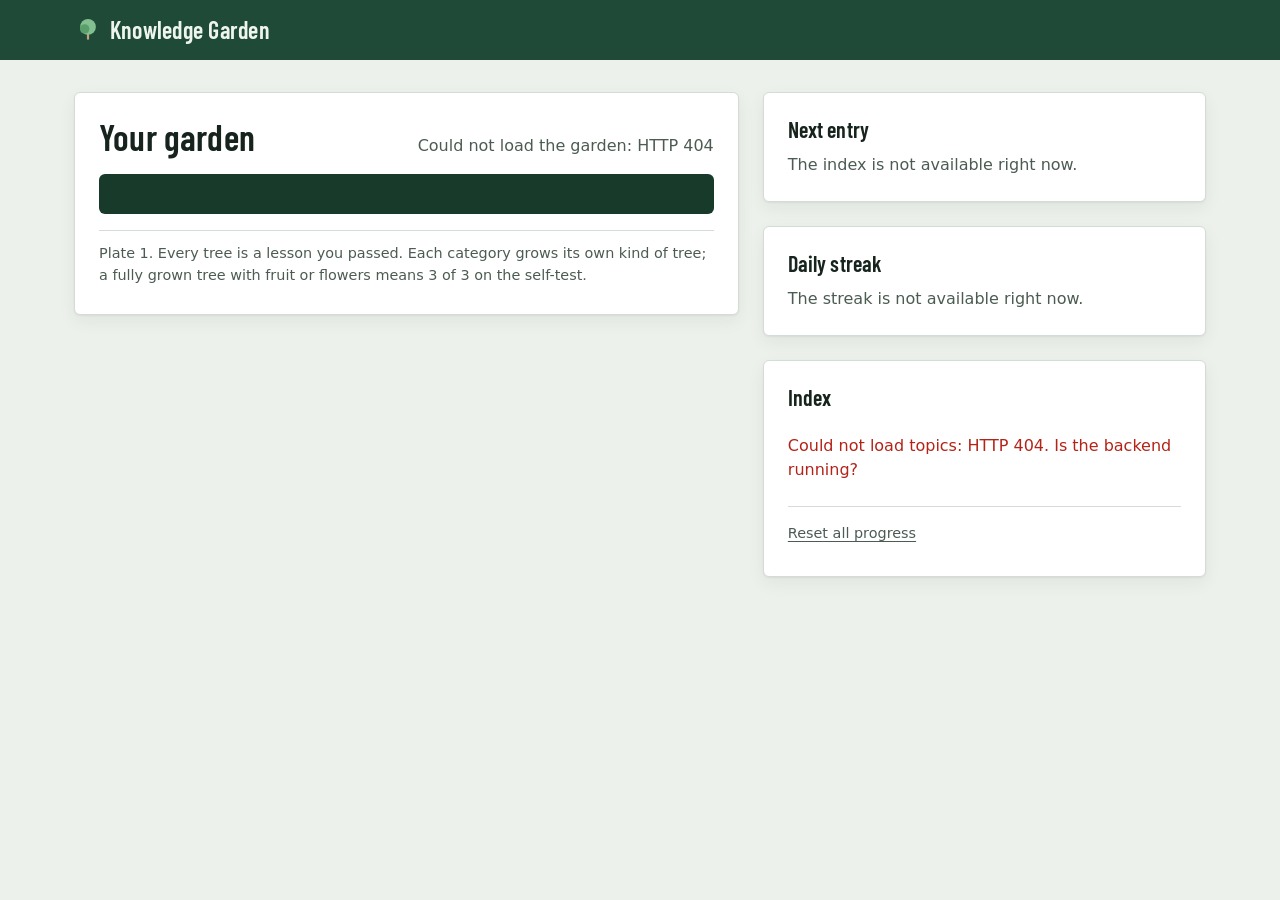
==== commit 0289f204: "Categories and tree species: each category grows its own tree" ====
--- a/frontend/index.html
+++ b/frontend/index.html
@@ -34,7 +34,9 @@
           <p id="garden-status">Loading…</p>
         </div>
         <div id="garden" class="garden"></div>
-        <p class="plate-caption">Plate 1. Every tree is a lesson you passed. Its colour is the topic; a full crown with fruit means 3 of 3 on the self-test.</p>
+        <p class="plate-caption">Plate 1. Every tree is a lesson you passed. Each category grows its own kind of tree; a fully grown tree with fruit or flowers means 3 of 3 on the self-test.</p>
+        <!-- Key to the trees: one species per category (garden.js) -->
+        <ul id="tree-key" class="tree-key" aria-label="Key to the trees"></ul>
         <article id="tree-info" class="entry" hidden aria-live="polite"></article>
       </section>
 
@@ -65,6 +67,7 @@
     </main>
 
     <script src="common.js"></script>
+    <script src="trees.js"></script>
     <script src="app.js"></script>
     <script src="garden.js"></script>
   </body>
--- a/frontend/style.css
+++ b/frontend/style.css
@@ -382,8 +382,12 @@
   color: var(--streak);
 }
 
+/* The garden sits on a dark green backdrop, so the bright block stands out */
 .garden {
-  margin: var(--s2) calc(var(--s2) * -1) 0;
+  margin: var(--s4) 0 var(--s4);
+  padding: var(--s4) var(--s5) var(--s5);
+  background: var(--cover-deep);
+  border-radius: var(--radius);
 }
 
 .garden-svg {
@@ -415,10 +419,43 @@
   outline: none;
 }
 
-.tree:focus-visible .tree-crown,
-.tree.selected .tree-crown {
-  stroke: var(--ink);
-  stroke-width: 2;
+.tree-ring {
+  fill: none;
+  stroke: transparent;
+}
+
+.tree:focus-visible .tree-ring,
+.tree.selected .tree-ring {
+  fill: rgba(255, 255, 255, 0.18);
+  stroke: #ffffff;
+  stroke-width: 2.5;
+}
+
+/* Key to the trees, under the plate caption */
+.tree-key {
+  list-style: none;
+  margin: var(--s3) 0 0;
+  padding: 0;
+  display: flex;
+  flex-wrap: wrap;
+  gap: var(--s2) var(--s4);
+  font-size: 0.875rem;
+}
+
+.tree-key li {
+  display: inline-flex;
+  align-items: center;
+  gap: var(--s1);
+}
+
+.tree-key .swatch {
+  width: 20px;
+  height: 24px;
+}
+
+.tree-key li.unused {
+  color: var(--ink-2);
+  opacity: 0.55;
 }
 
 /* A specimen entry, opened from the garden */
@@ -560,8 +597,8 @@
 }
 
 .swatch {
-  width: 22px;
-  height: 22px;
+  width: 24px;
+  height: 28px;
   flex: none;
 }
 
@@ -630,7 +667,7 @@
 
 .topic-header .swatch {
   width: 56px;
-  height: 56px;
+  height: 66px;
 }
 
 .topic-header p {
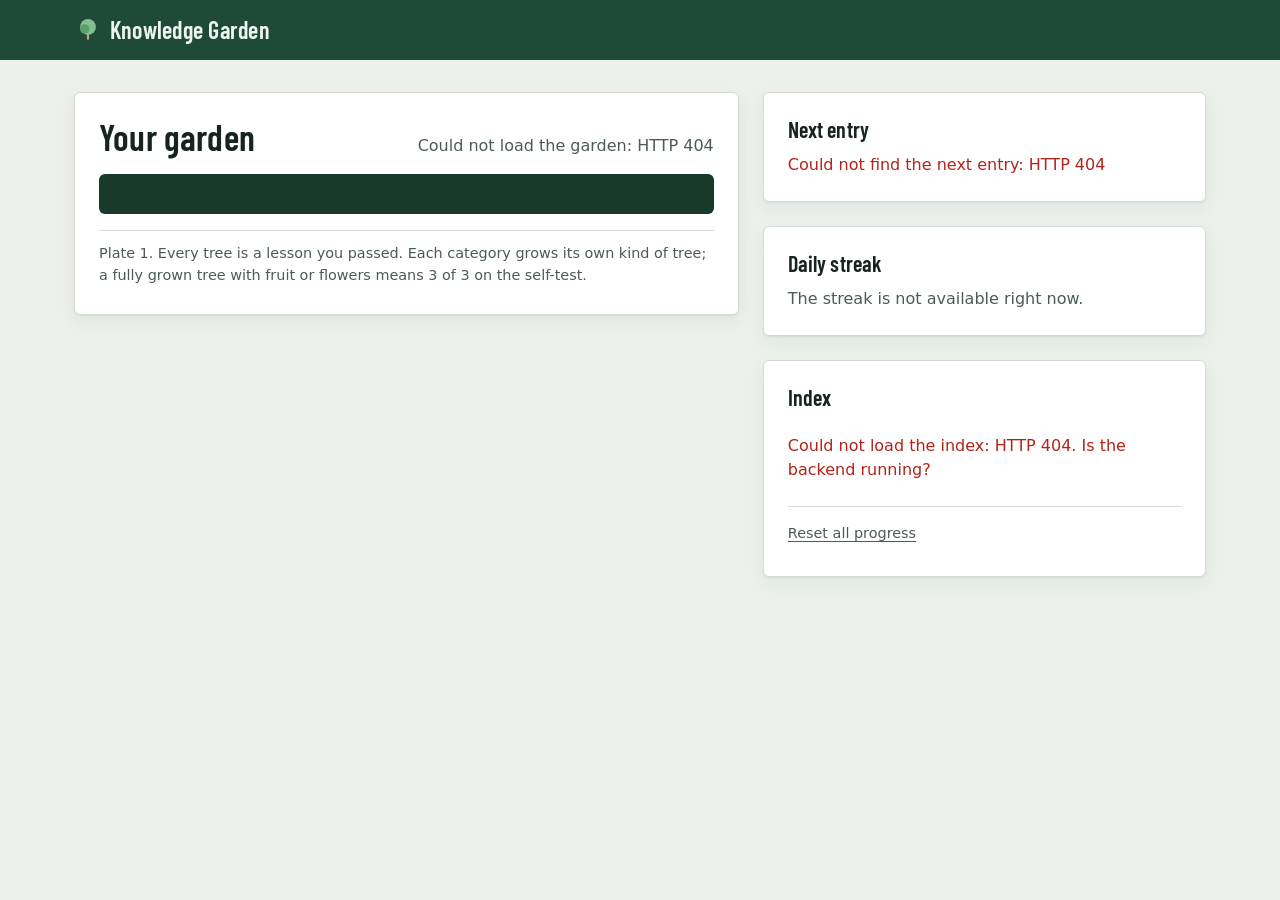
==== commit 08284951: "Big library: import Wikipedia's Vital Articles, browse by category" ====
--- a/frontend/index.html
+++ b/frontend/index.html
@@ -53,7 +53,7 @@
           <div id="streak"><p class="muted">Loading…</p></div>
         </section>
 
-        <!-- Index of topics (app.js) -->
+        <!-- Index of categories (app.js); each opens category.html -->
         <section class="plate panel" aria-labelledby="index-heading">
           <h2 id="index-heading">Index</h2>
           <ol id="topics" class="index-list">
--- a/frontend/style.css
+++ b/frontend/style.css
@@ -583,6 +583,15 @@
   transition: background-color 120ms ease-out;
 }
 
+/* Category rows have no section number: tree, name, count */
+.index-row.category-row {
+  grid-template-columns: auto 1fr auto;
+}
+
+.index-row.category-row .meter {
+  grid-column: 2 / 4;
+}
+
 .index-row:hover {
   background: var(--ground);
   color: var(--ink);
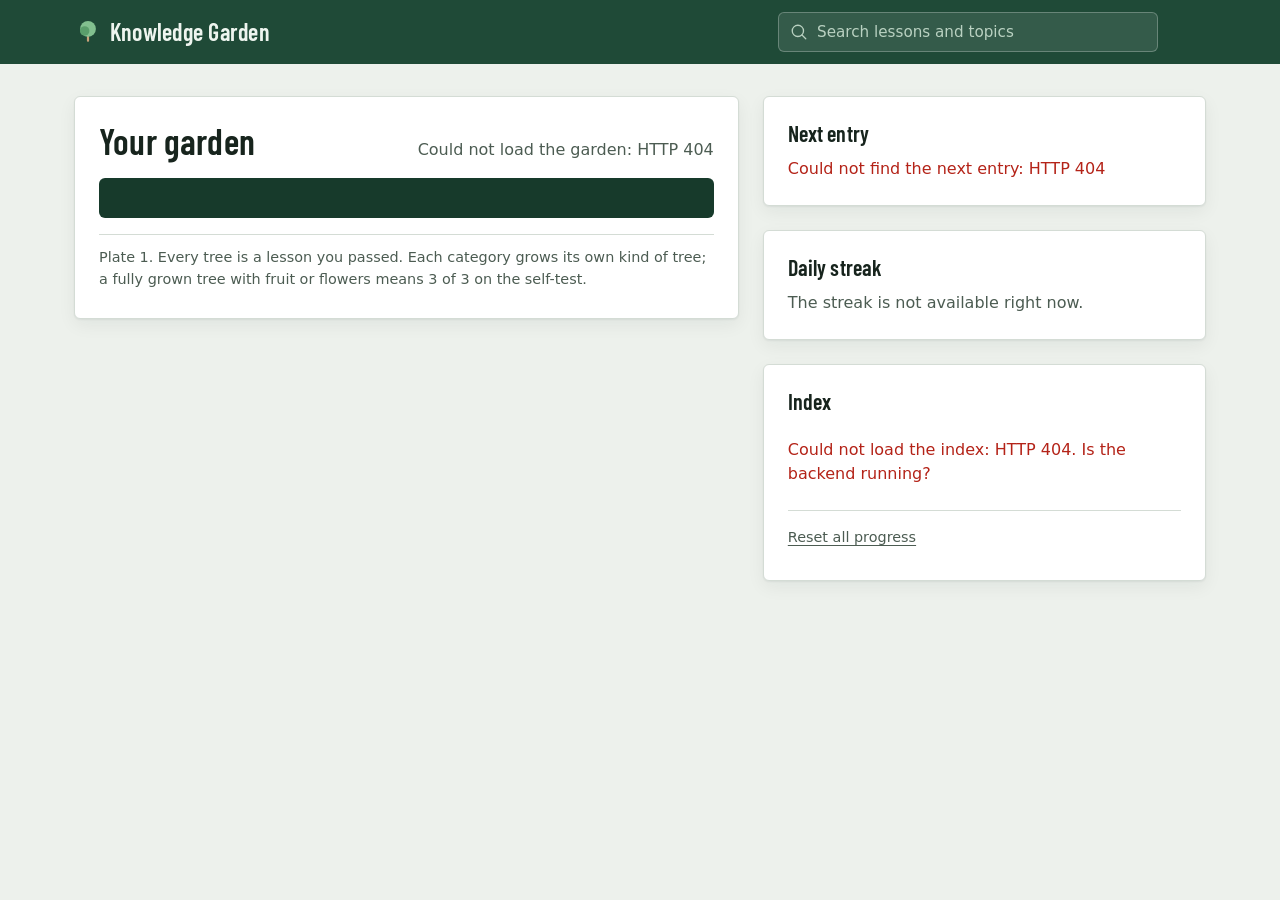
==== commit be9d670a: "Search bar: find any lesson or topic as you type" ====
--- a/frontend/index.html
+++ b/frontend/index.html
@@ -18,6 +18,14 @@
           </svg>
           Knowledge Garden
         </a>
+        <!-- search.js: results appear under the box as you type -->
+        <form id="search-form" class="topbar-search" role="search">
+          <label class="visually-hidden" for="search-input">Search lessons and topics</label>
+          <input id="search-input" type="search" placeholder="Search lessons and topics" autocomplete="off"
+                 aria-controls="search-results" aria-expanded="false" />
+          <div id="search-results" class="search-results" hidden></div>
+          <p id="search-status" class="visually-hidden" aria-live="polite"></p>
+        </form>
         <!-- common.js fills these two with the streak and the number of learned entries -->
         <div class="topbar-stats">
           <span id="topbar-streak" class="topbar-stat"></span>
@@ -68,6 +76,7 @@
 
     <script src="common.js"></script>
     <script src="trees.js"></script>
+    <script src="search.js"></script>
     <script src="app.js"></script>
     <script src="garden.js"></script>
   </body>
--- a/frontend/style.css
+++ b/frontend/style.css
@@ -214,8 +214,111 @@
   height: 28px;
 }
 
+/* Search box in the top bar; the results open under it like a small plate */
+.topbar-search {
+  position: relative;
+  flex: 1 1 260px;
+  max-width: 380px;
+  margin-left: auto;
+}
+
+.topbar-search > .icon {
+  position: absolute;
+  left: 12px;
+  top: 50%;
+  transform: translateY(-50%);
+  width: 18px;
+  height: 18px;
+  color: var(--cover-ink-2);
+  pointer-events: none;
+}
+
+#search-input {
+  width: 100%;
+  height: 40px;
+  padding: 0 var(--s3) 0 38px;
+  border: 1px solid rgba(238, 245, 239, 0.28);
+  border-radius: var(--radius);
+  background: rgba(238, 245, 239, 0.1);
+  color: var(--cover-ink);
+  font: 400 0.95rem var(--font-ui);
+}
+
+#search-input::placeholder {
+  color: var(--cover-ink-2);
+}
+
+#search-input:focus {
+  outline: none;
+  background: var(--page);
+  border-color: var(--page);
+  color: var(--ink);
+}
+
+#search-input:focus::placeholder {
+  color: var(--ink-2);
+}
+
+.topbar-search:focus-within > .icon {
+  color: var(--ink-2);
+}
+
+.search-results {
+  position: absolute;
+  z-index: 10;
+  top: calc(100% + 6px);
+  left: 0;
+  right: 0;
+  max-height: min(70vh, 460px);
+  overflow-y: auto;
+  padding: var(--s1);
+  background: var(--page);
+  border: 1px solid var(--rule);
+  border-radius: var(--radius);
+  box-shadow: var(--shadow);
+}
+
+.search-result {
+  display: grid;
+  grid-template-columns: auto 1fr;
+  align-items: center;
+  gap: var(--s3);
+  padding: var(--s2) var(--s3);
+  border-radius: 4px;
+  color: var(--ink);
+  text-decoration: none;
+}
+
+.search-result:hover,
+.search-result:focus-visible {
+  background: var(--ground);
+  color: var(--ink);
+  outline: none;
+}
+
+.search-title {
+  display: block;
+  font-weight: 600;
+}
+
+.search-title mark {
+  background: var(--selection);
+  color: inherit;
+  border-radius: 2px;
+}
+
+.search-meta {
+  display: block;
+  font-size: 0.85rem;
+  color: var(--ink-2);
+}
+
+.search-empty {
+  padding: var(--s3);
+  color: var(--ink-2);
+}
+
 .topbar-stats {
-  margin-left: auto;
   display: flex;
   gap: var(--s5);
   font-size: 0.95rem;
@@ -1032,6 +1135,21 @@
     display: none;
   }
 
+  .topbar-inner {
+    flex-wrap: wrap;
+  }
+
+  /* On a phone the search box gets its own full-width row under the wordmark */
+  .topbar-search {
+    order: 3;
+    flex-basis: 100%;
+    max-width: none;
+  }
+
+  .topbar-stats {
+    margin-left: auto;
+  }
+
   .page {
     padding: var(--s5) var(--s4) var(--s7);
   }
